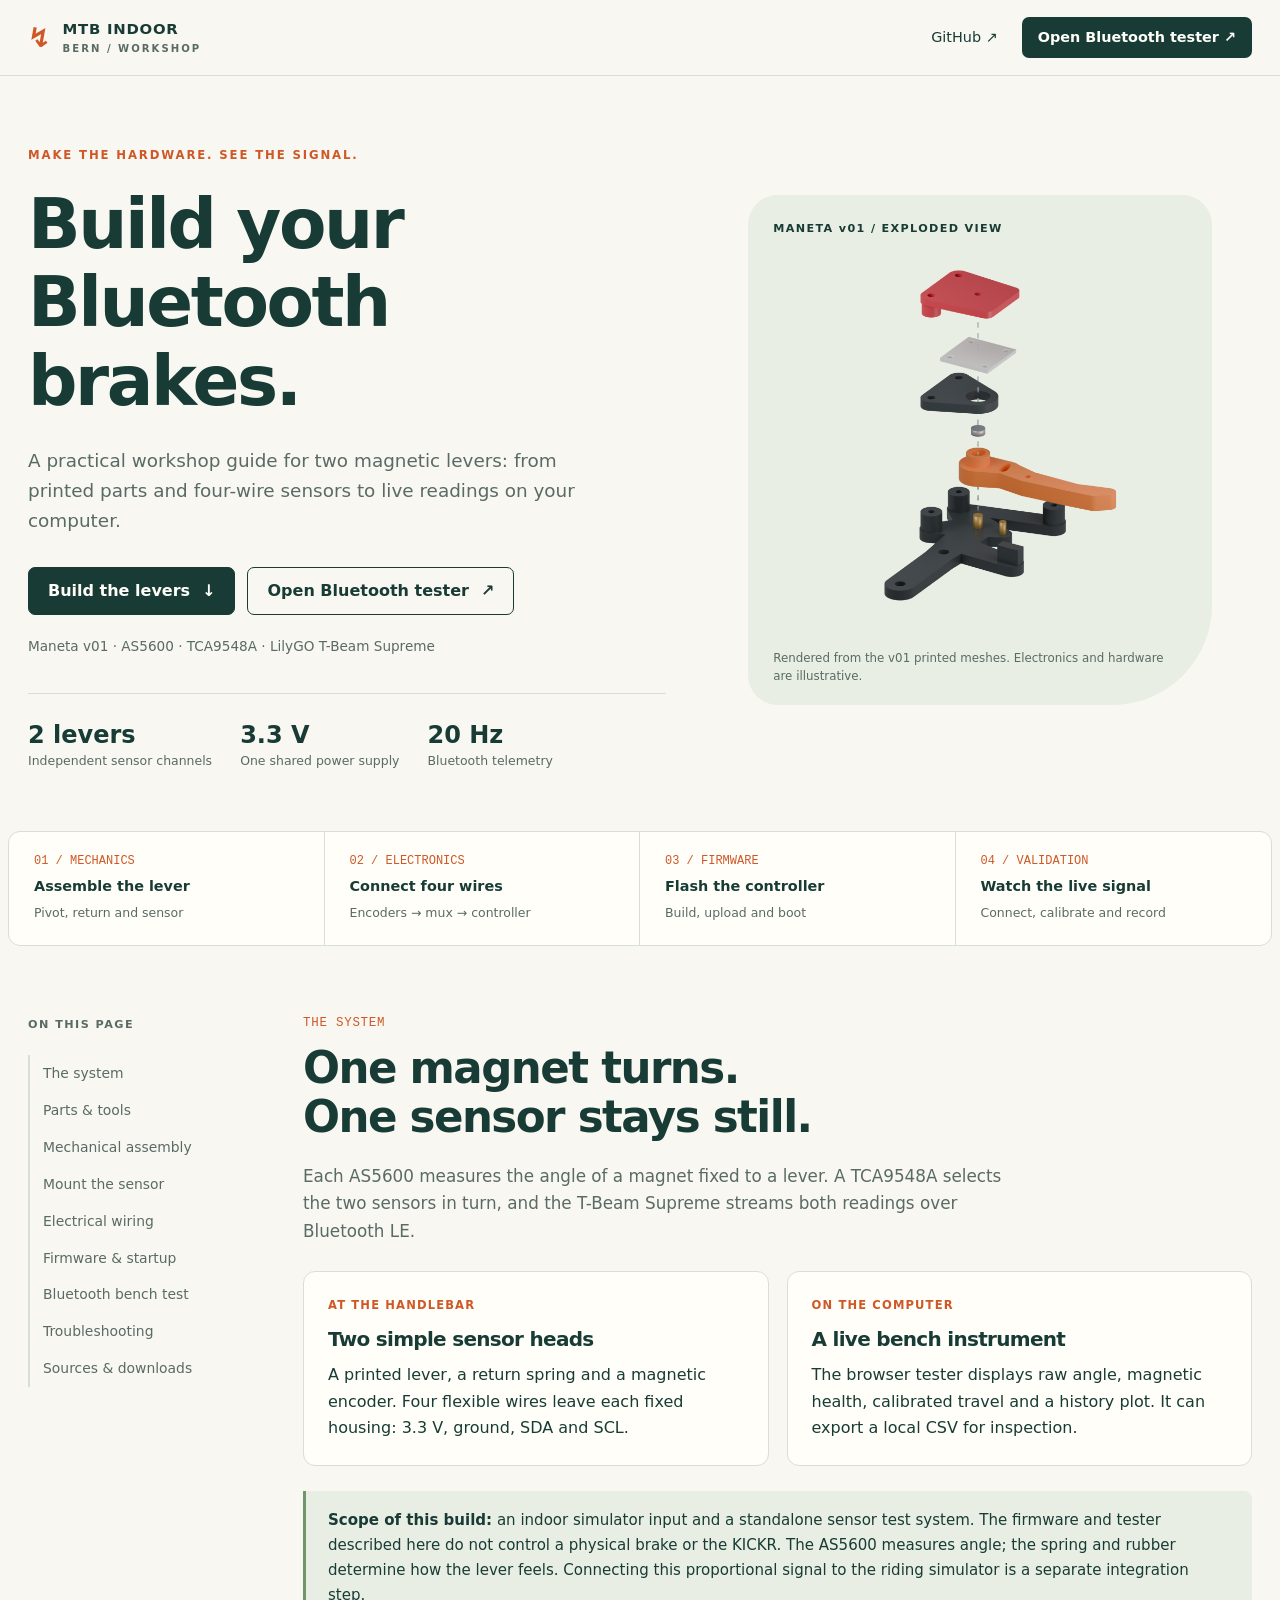
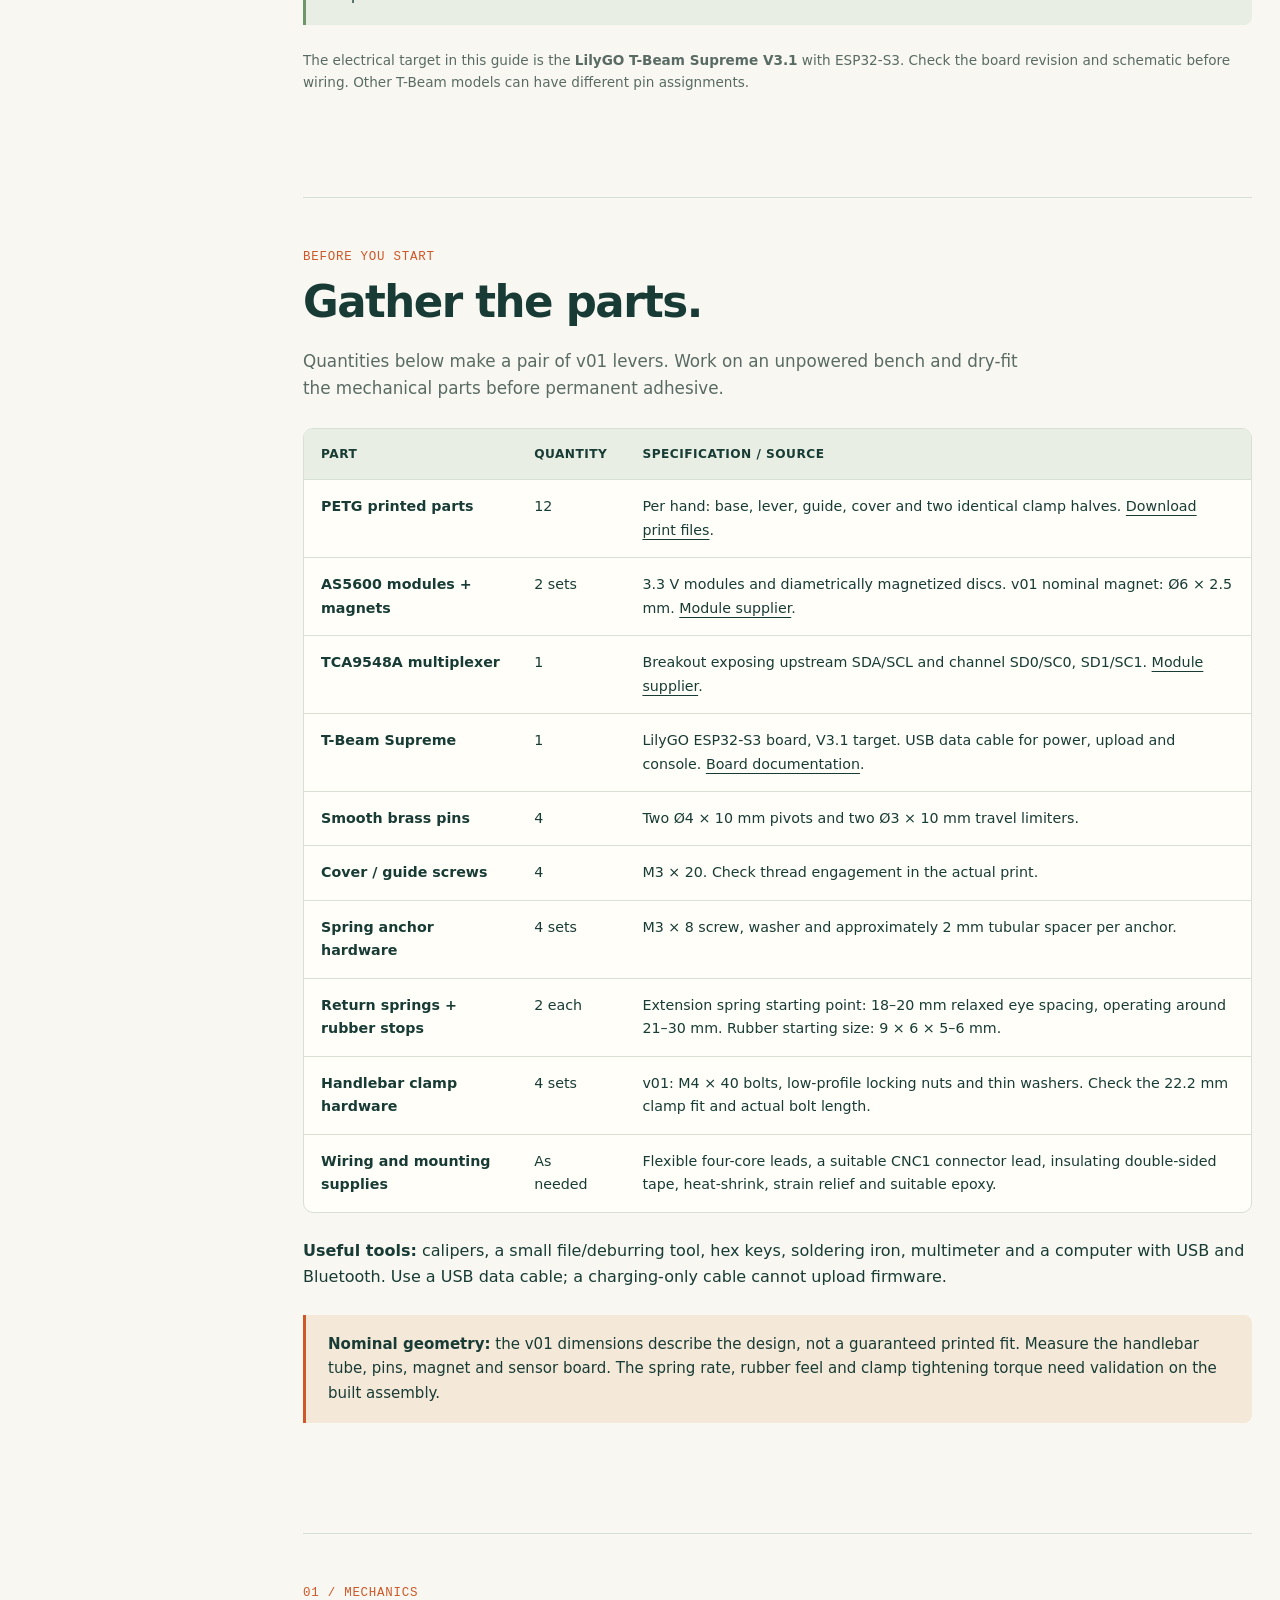
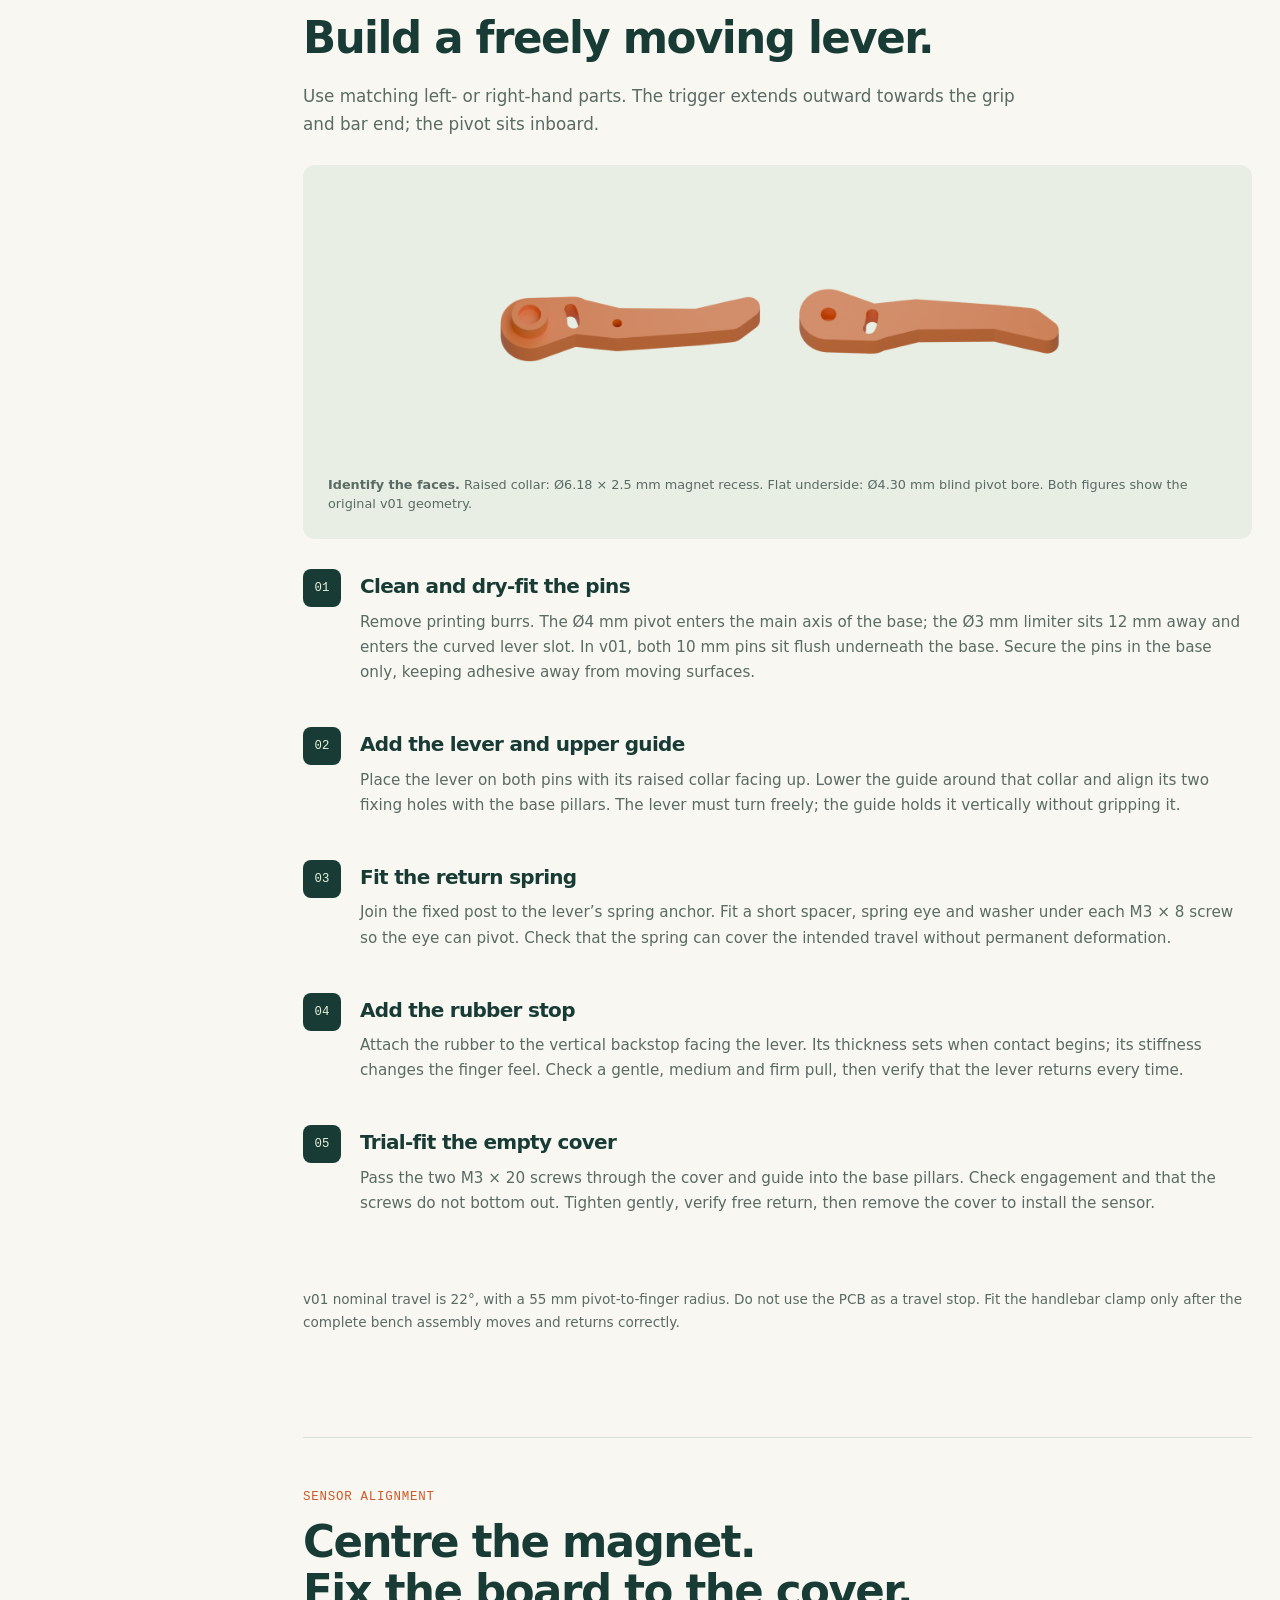
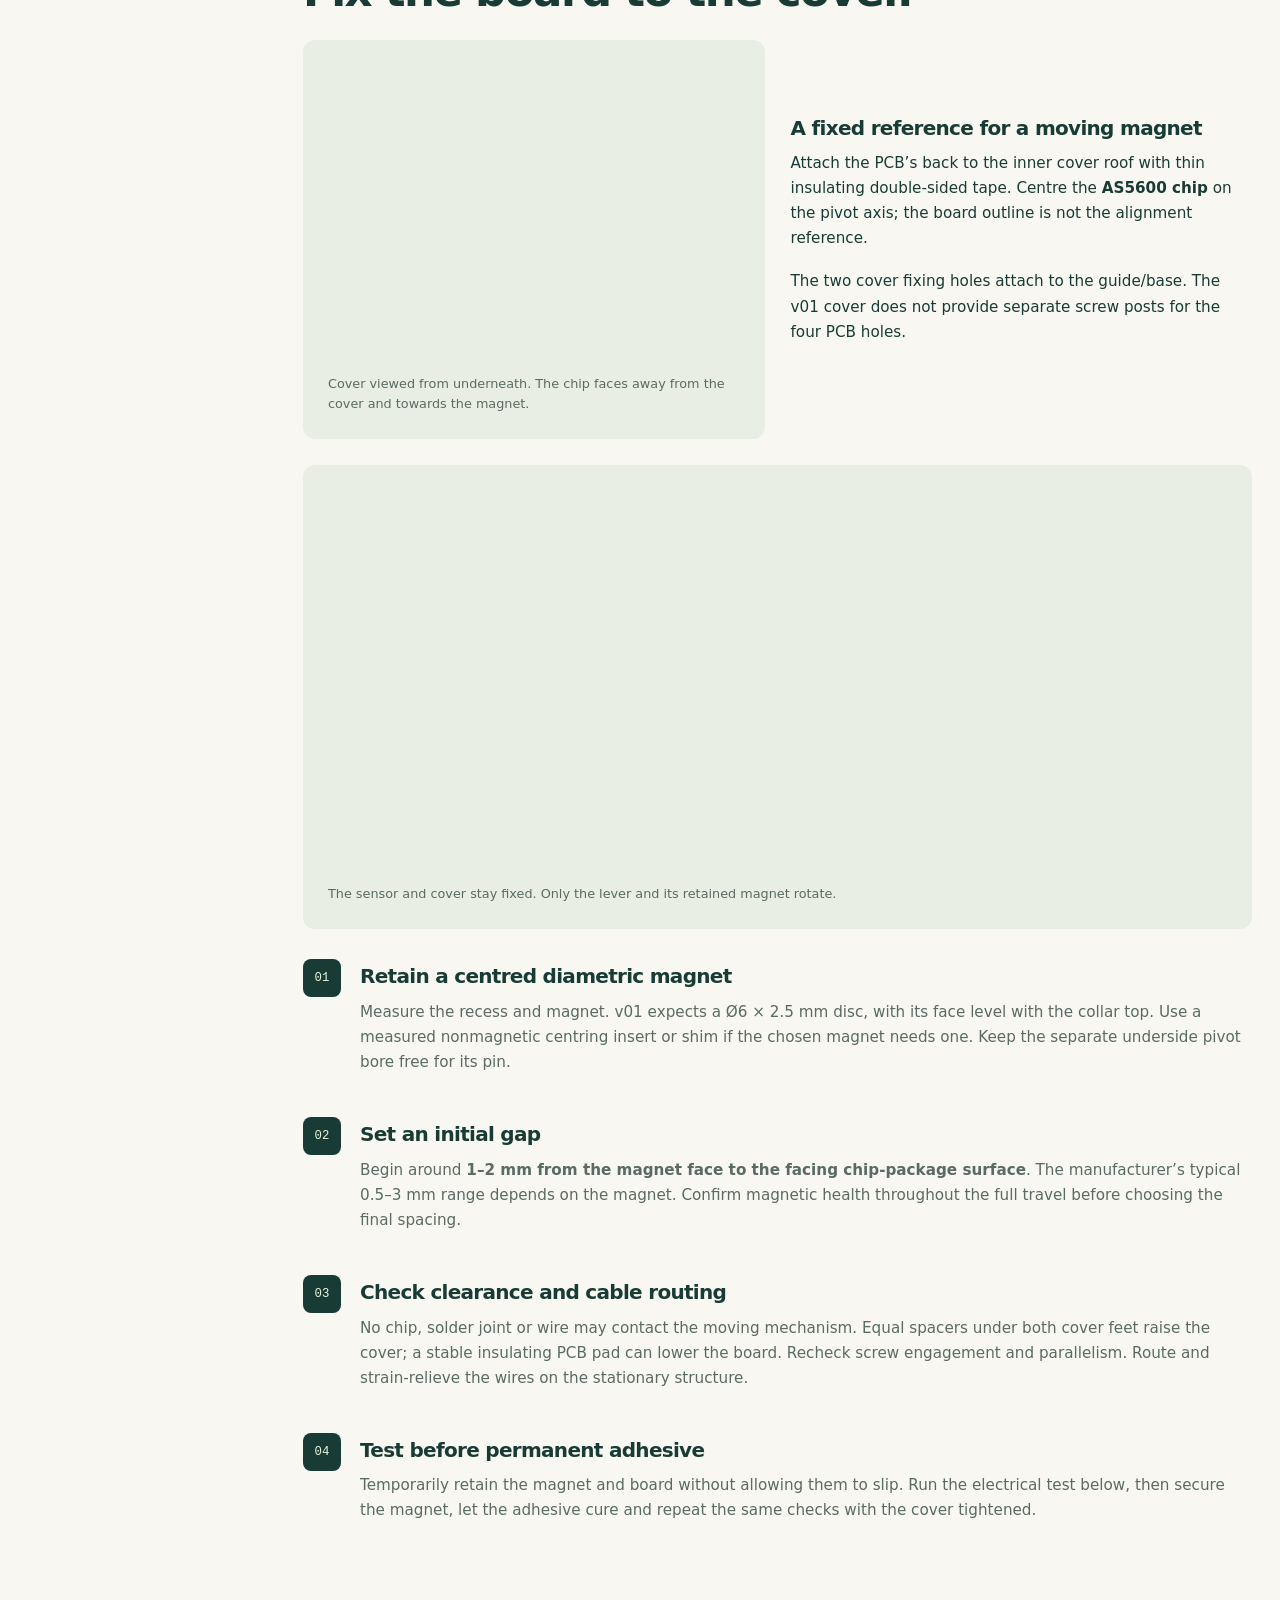
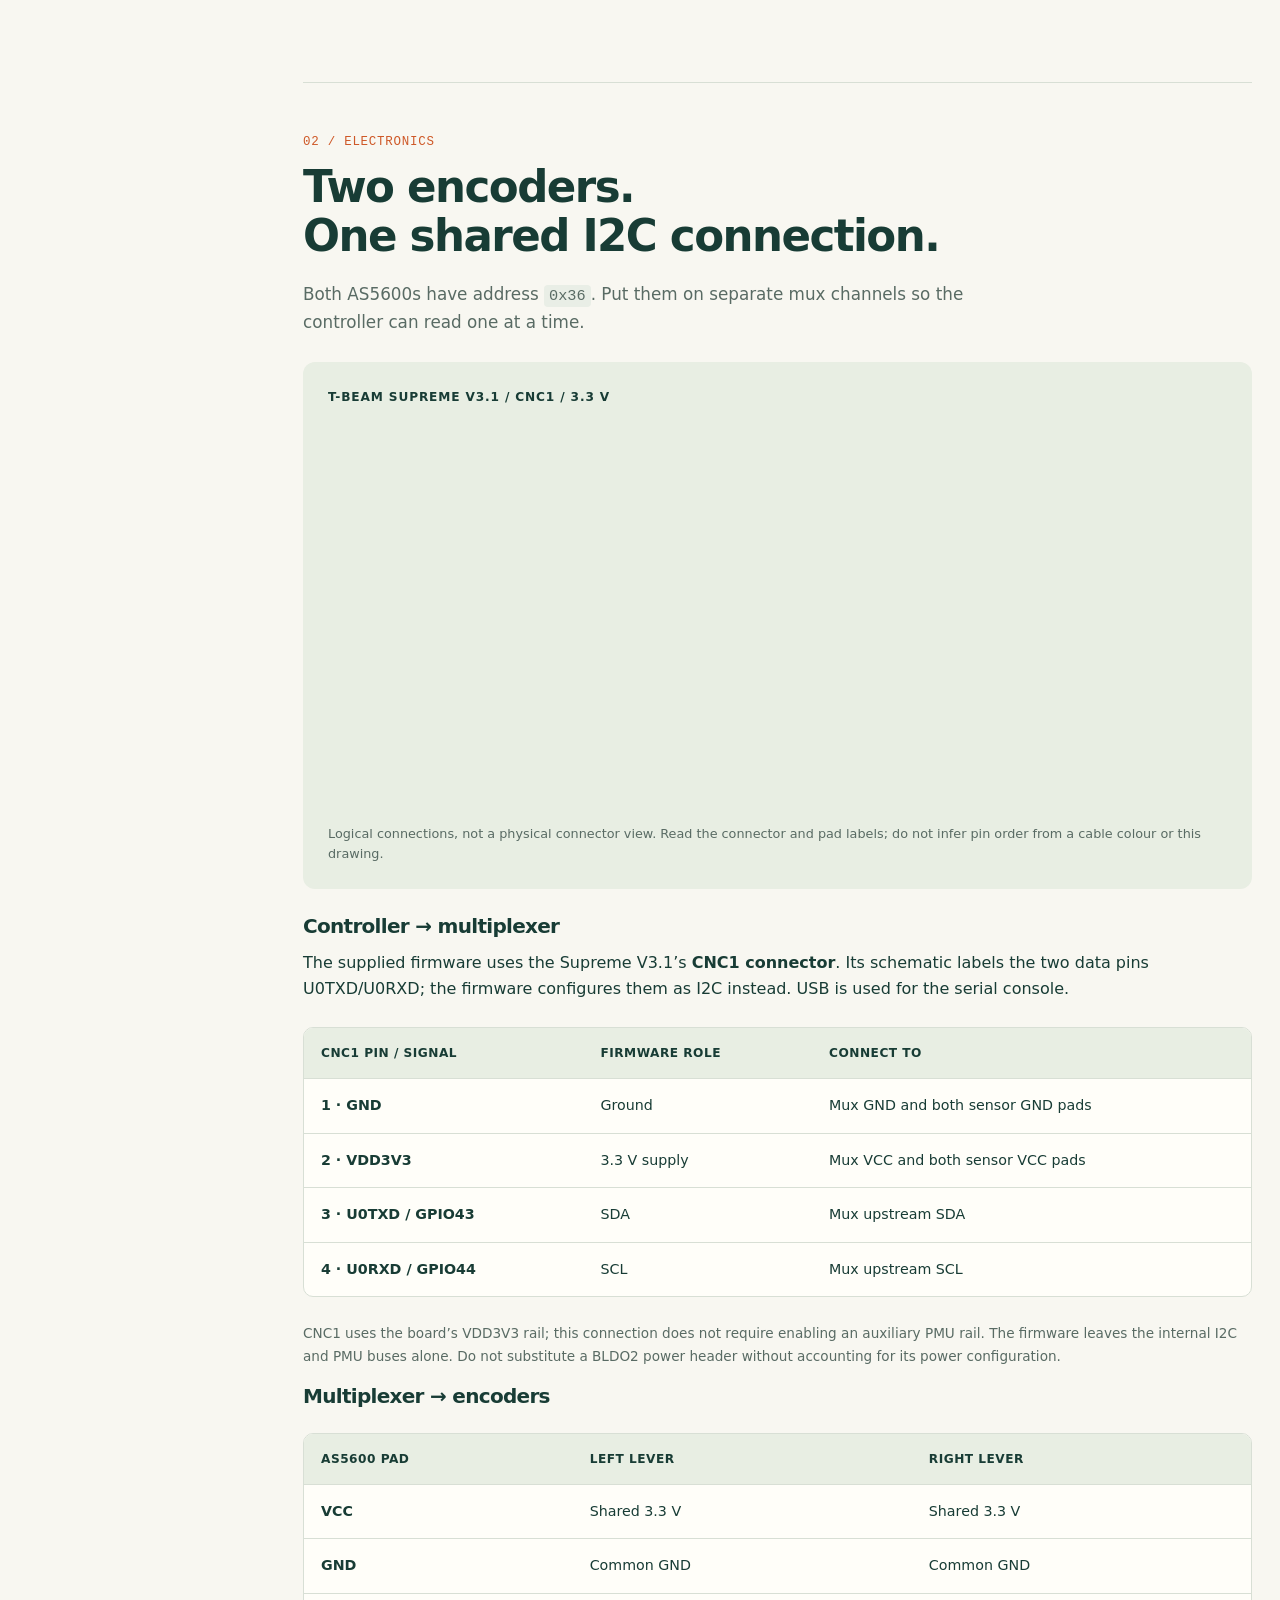
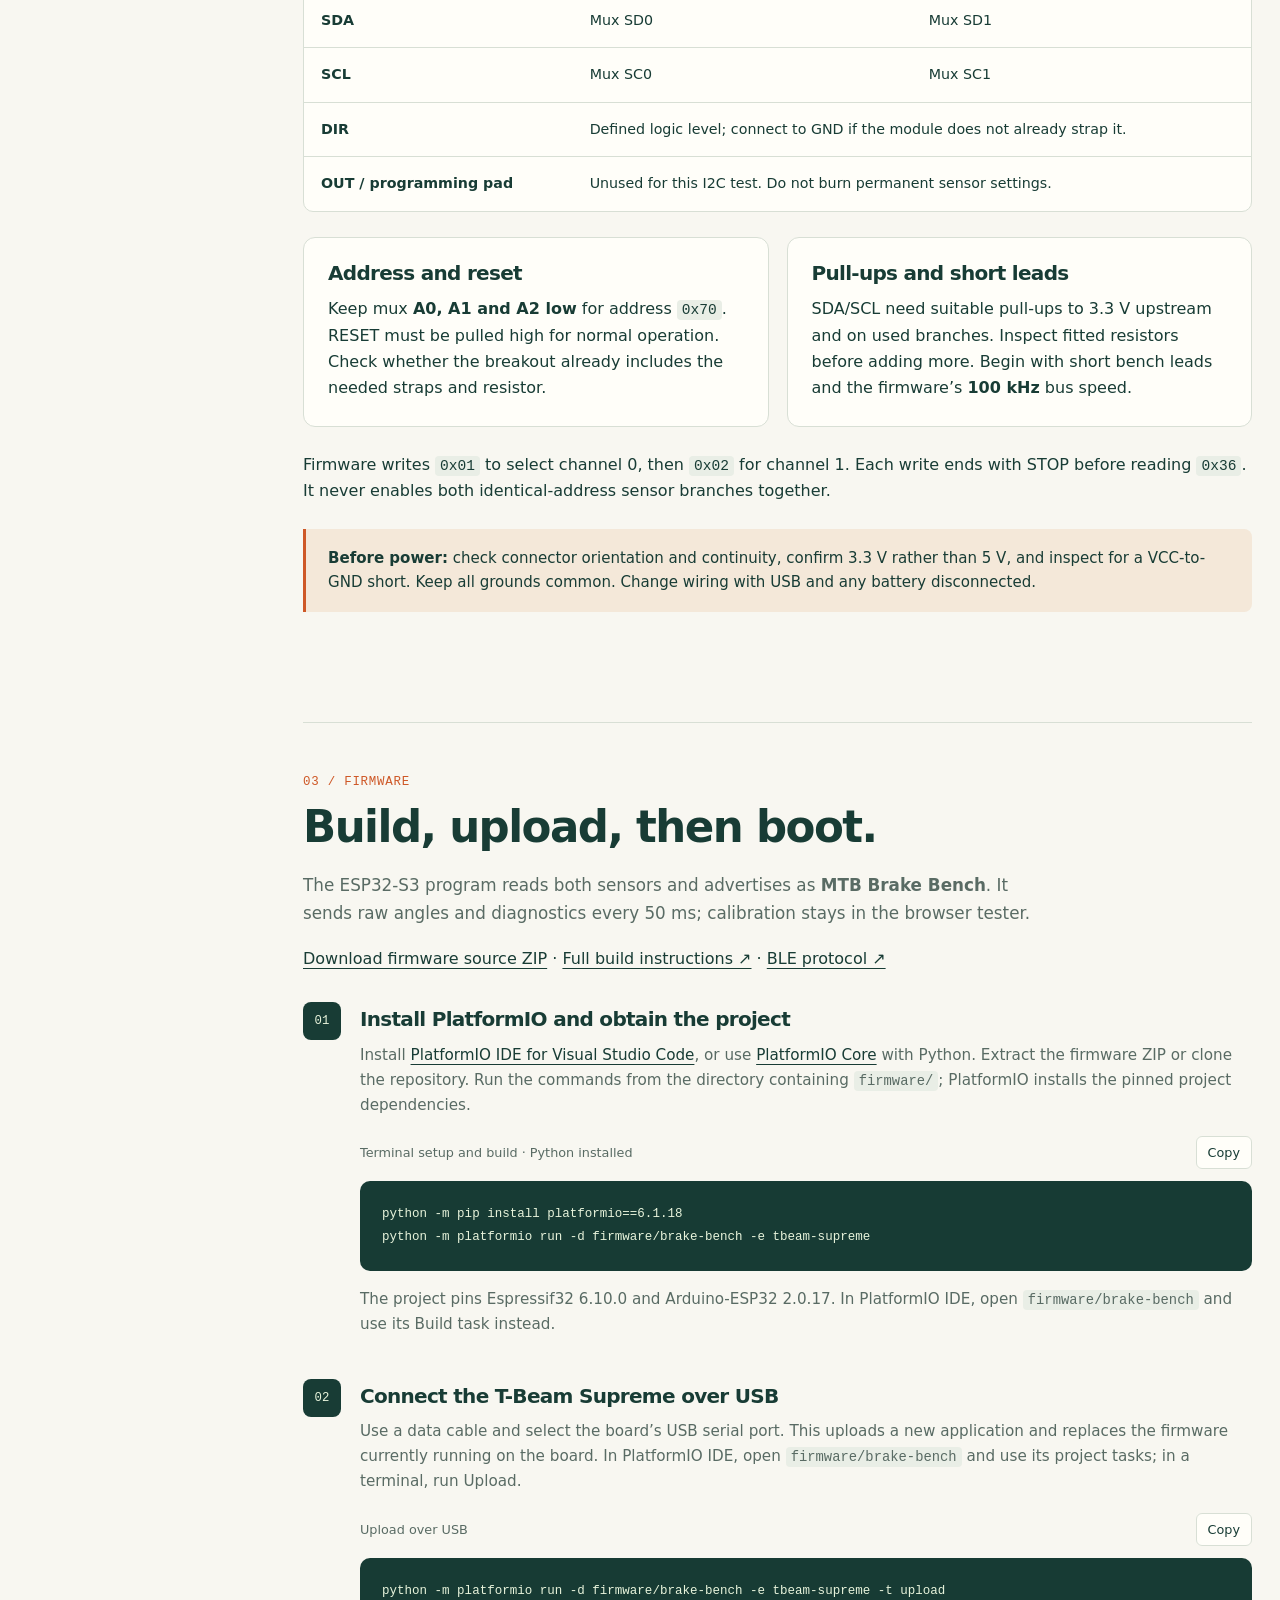
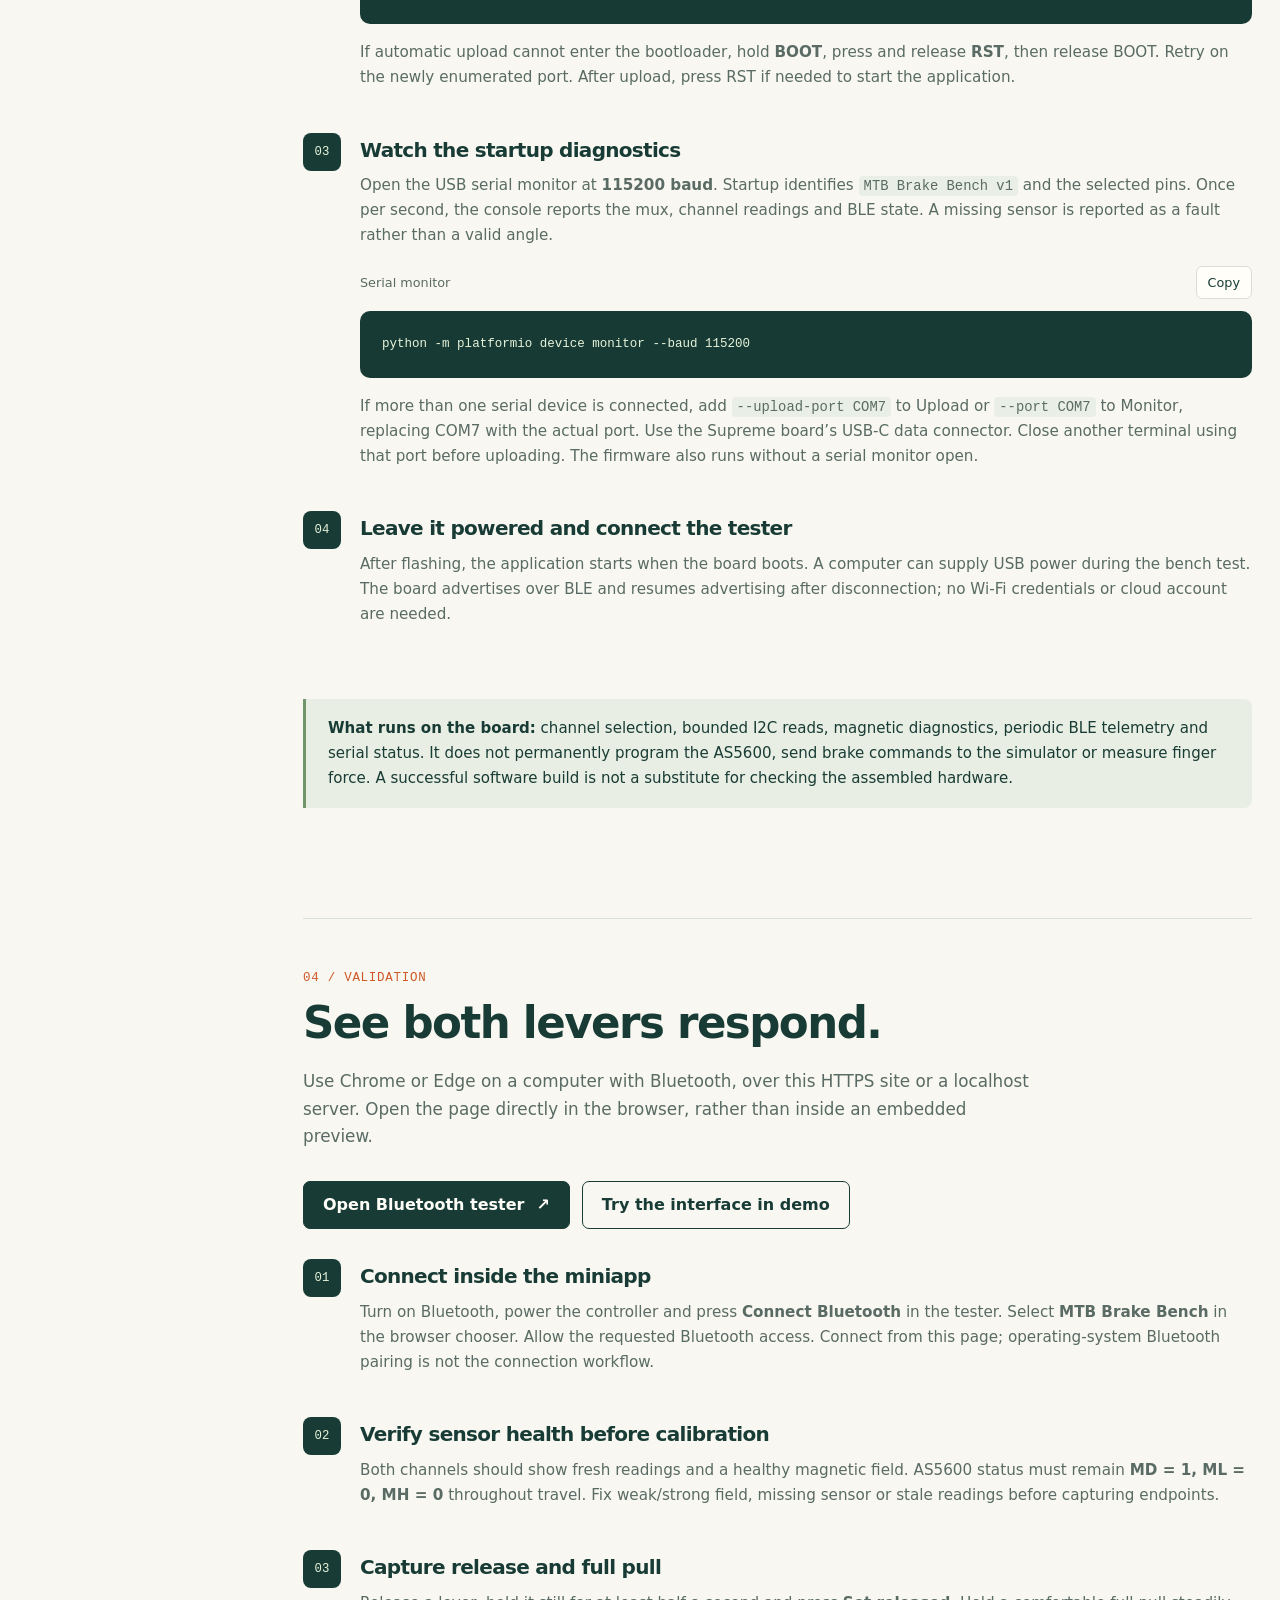
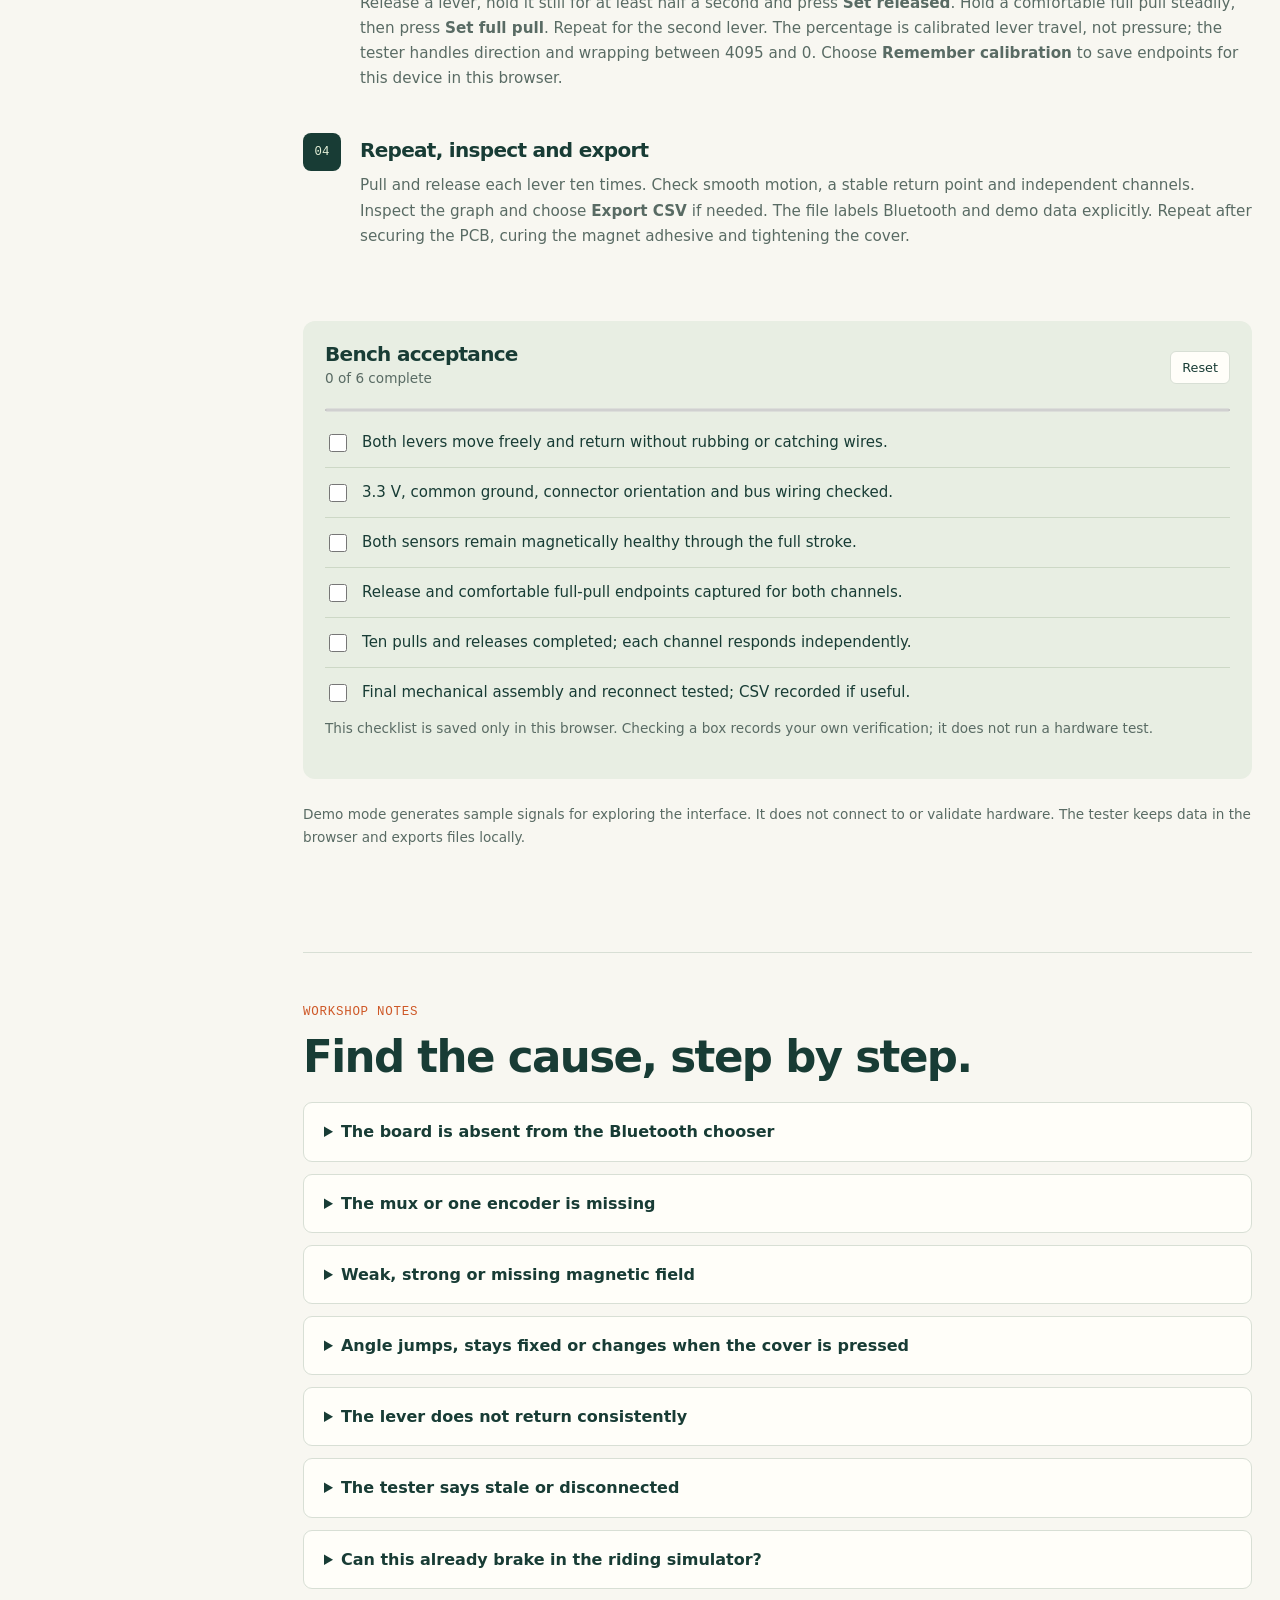
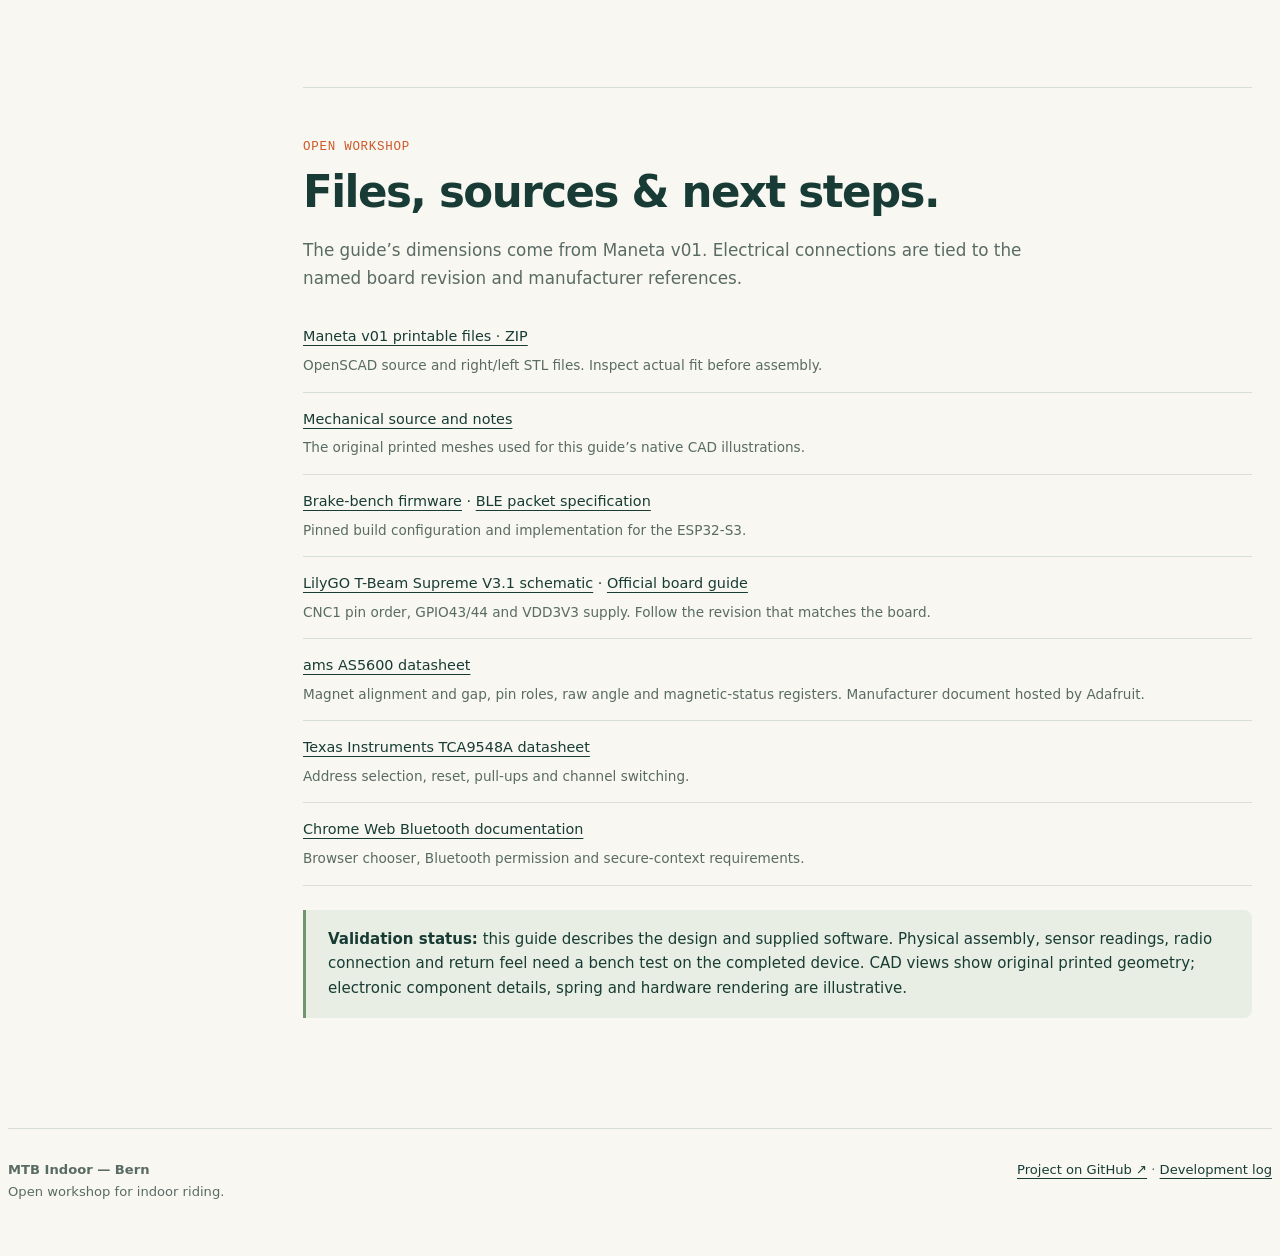
==== docs/index.html @ ccbe3bdb "Publish brake workshop with T-Beam firmware and Bluetooth tester" ====
<!doctype html>
<html lang="en">
<head>
  <meta charset="utf-8">
  <meta name="viewport" content="width=device-width, initial-scale=1">
  <meta http-equiv="refresh" content="0; url=workshop/">
  <title>MTB Indoor - Bern · Brake workshop</title>
  <meta name="description" content="Build and test an indoor MTB brake lever: printable parts, AS5600 wiring, T-Beam Supreme firmware and a Bluetooth bench tester.">
</head>
<body>
  <h1>MTB Indoor - Bern</h1>
  <p><a href="workshop/">Open the brake workshop</a> for assembly, wiring and the Bluetooth bench tester.</p>
  <p><a href="https://github.com/mfarre/mtb-indoor-bern">Open the simulator repository</a>.</p>
</body>
</html>
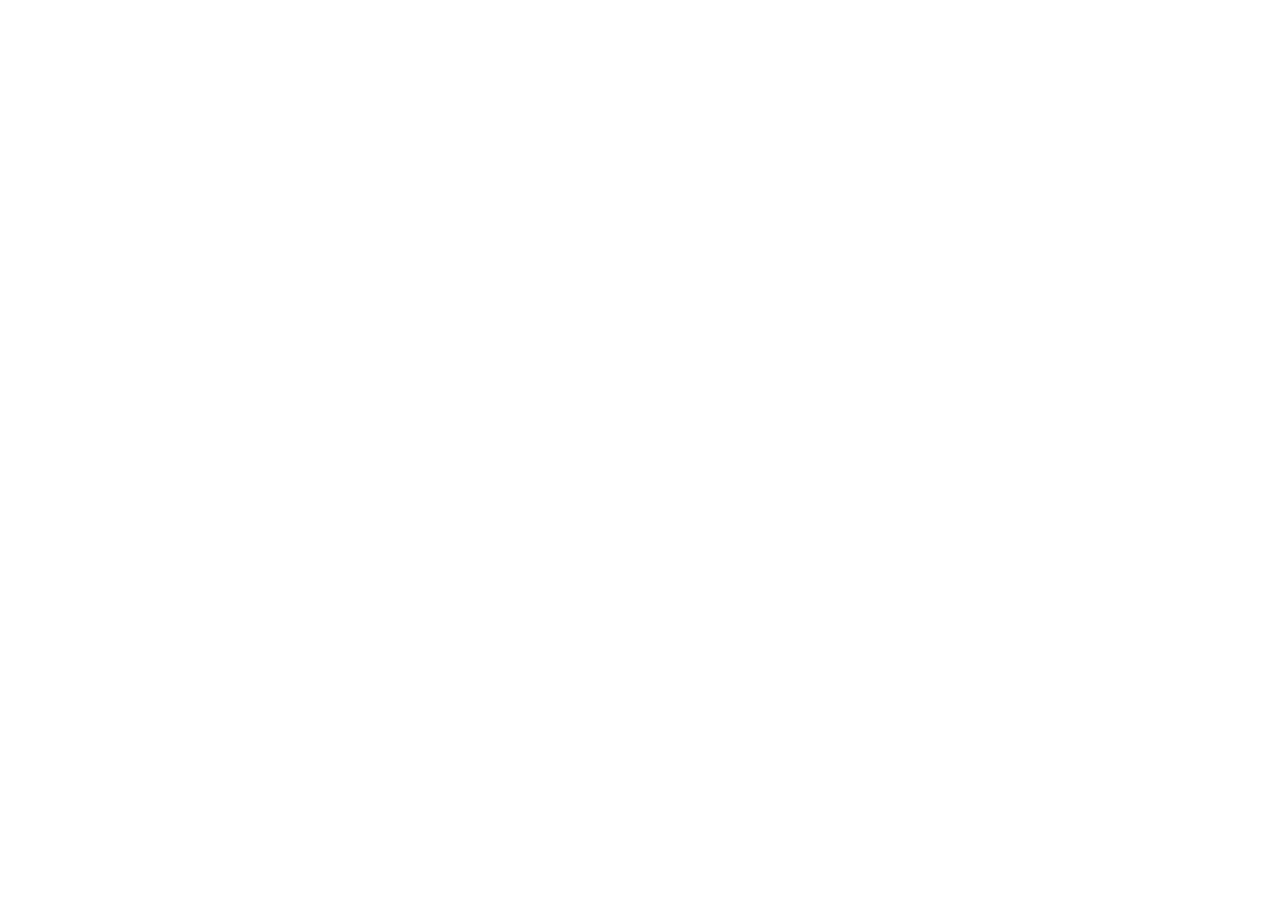
==== commit df355ca9: "Embed Maneta v01 assembly guide in GitHub Markdown" ====
--- a/docs/index.html
+++ b/docs/index.html
@@ -2,14 +2,13 @@
 <html lang="en">
 <head>
   <meta charset="utf-8">
-  <meta name="viewport" content="width=device-width, initial-scale=1">
-  <meta http-equiv="refresh" content="0; url=workshop/">
-  <title>MTB Indoor - Bern · Brake workshop</title>
-  <meta name="description" content="Build and test an indoor MTB brake lever: printable parts, AS5600 wiring, T-Beam Supreme firmware and a Bluetooth bench tester.">
+  <meta name="viewport" content="width=device-width,initial-scale=1">
+  <meta http-equiv="refresh" content="0; url=https://github.com/mfarre/mtb-indoor-bern/blob/main/docs/bluetooth-brakes.md#maneta-v01">
+  <link rel="canonical" href="https://github.com/mfarre/mtb-indoor-bern/blob/main/docs/bluetooth-brakes.md">
+  <title>Maneta v01 · Assembly guide on GitHub</title>
 </head>
 <body>
-  <h1>MTB Indoor - Bern</h1>
-  <p><a href="workshop/">Open the brake workshop</a> for assembly, wiring and the Bluetooth bench tester.</p>
-  <p><a href="https://github.com/mfarre/mtb-indoor-bern">Open the simulator repository</a>.</p>
+  <p>The assembly guide is part of the <a href="https://github.com/mfarre/mtb-indoor-bern/blob/main/docs/bluetooth-brakes.md#maneta-v01">Bluetooth brakes document on GitHub</a>.</p>
+  <p><a href="https://mfarre.github.io/mtb-indoor-bern/workshop/tester/">Open the Bluetooth bench tester</a>.</p>
 </body>
 </html>
